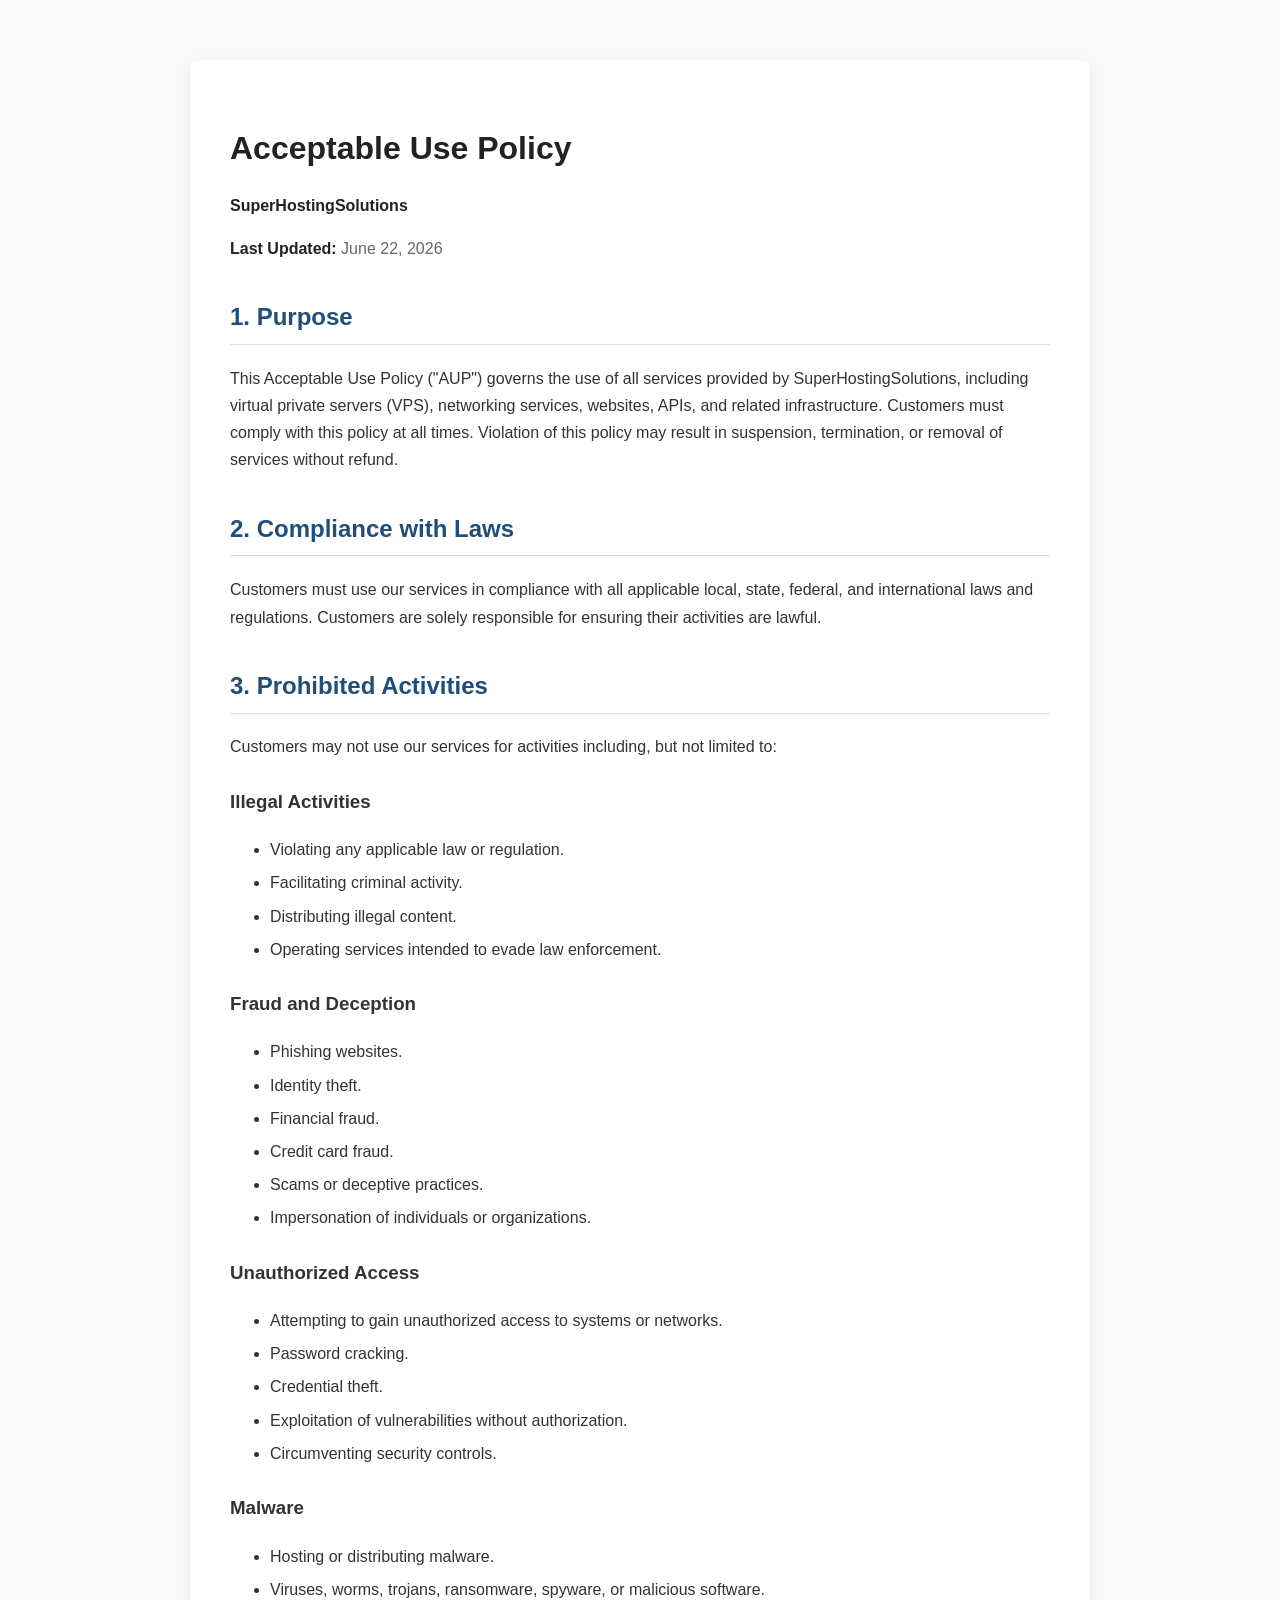
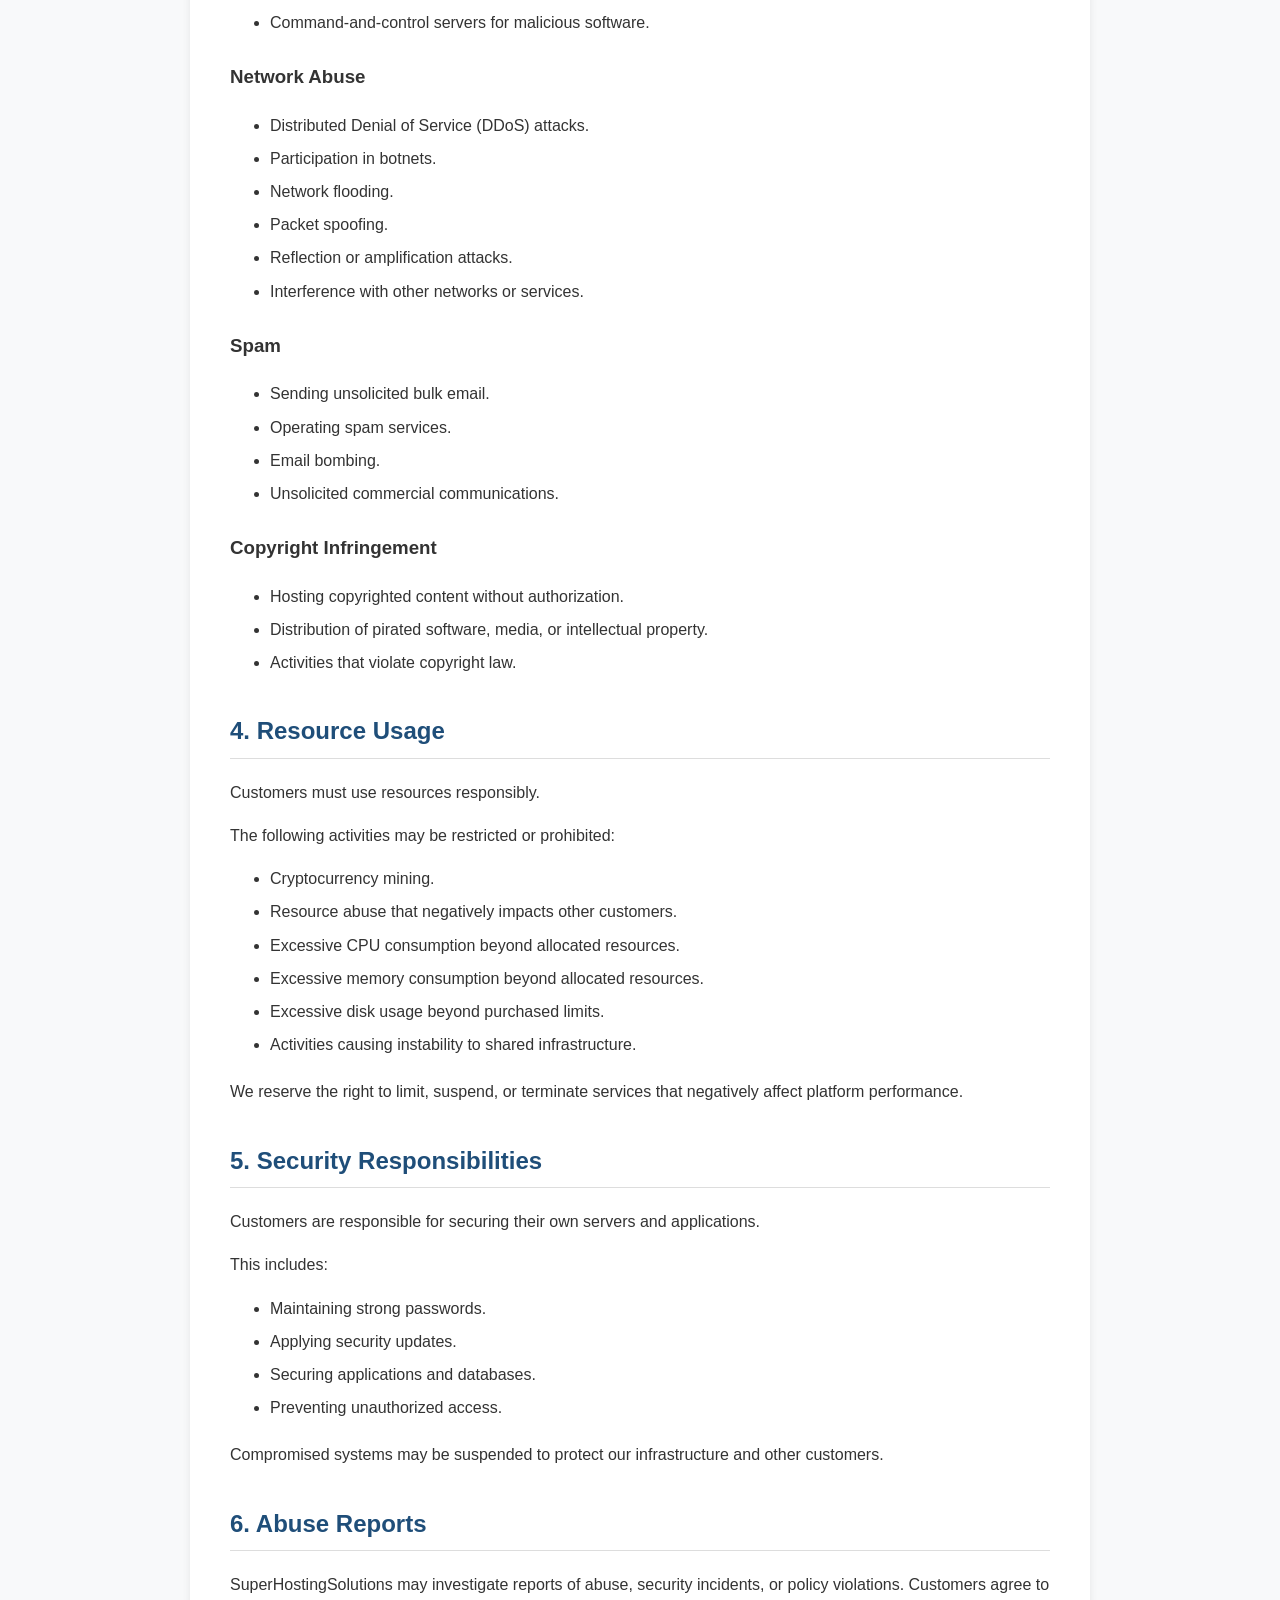
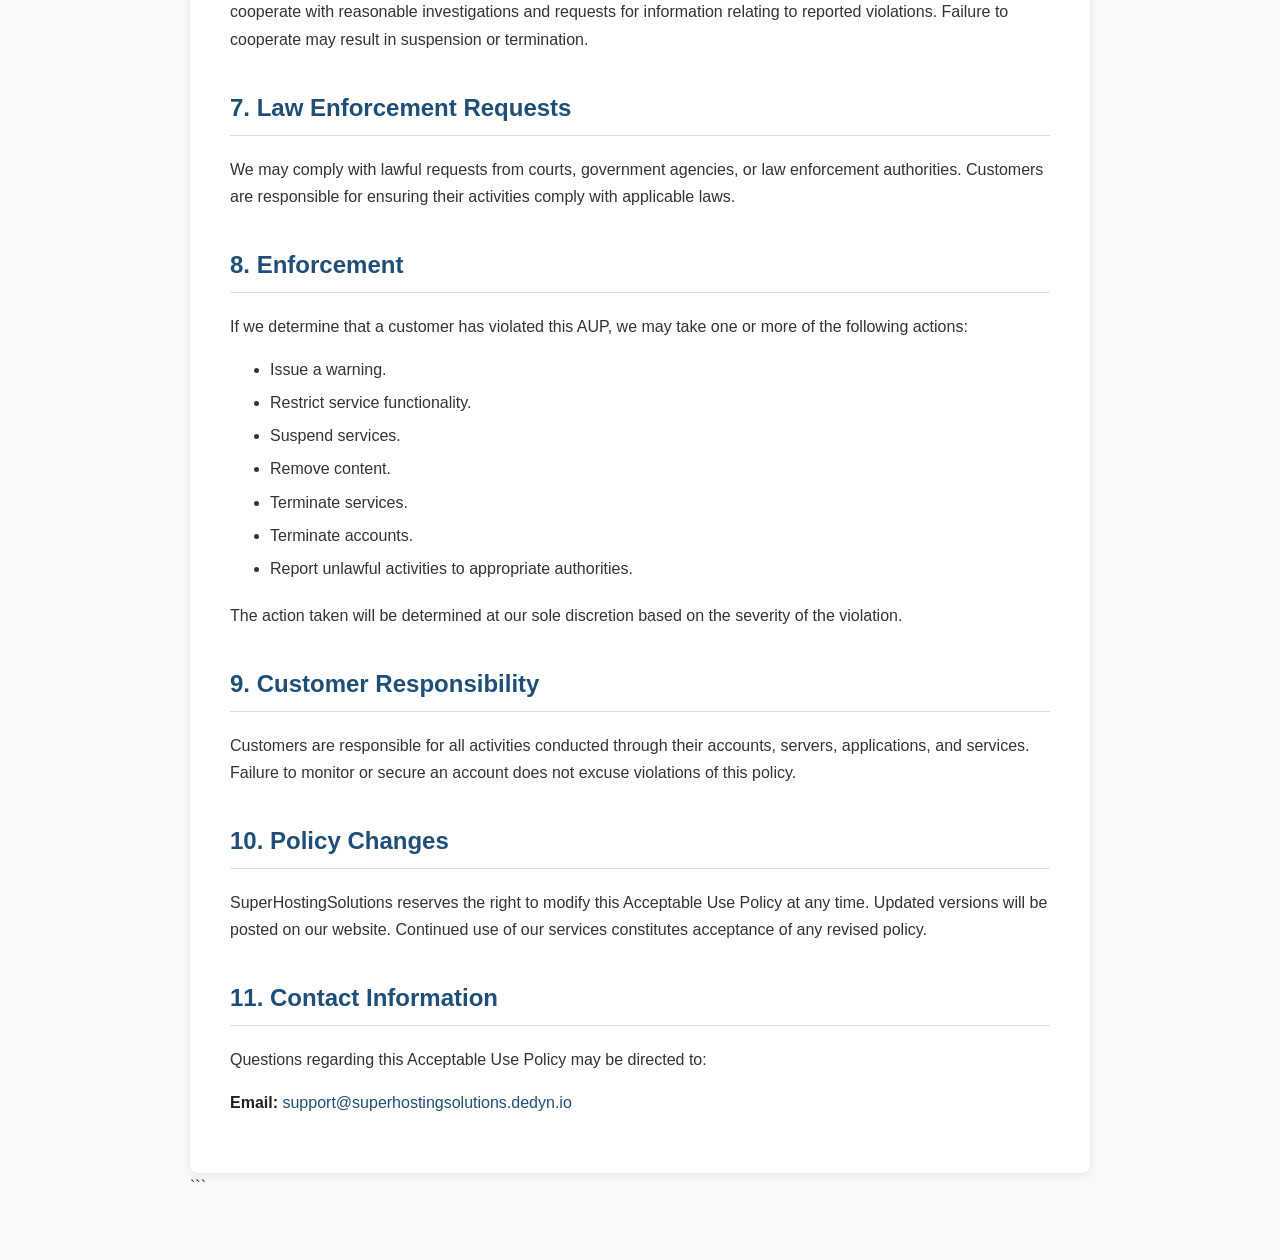
==== AUP/index.html @ 5948fc79 "Updated paths" ====
<!DOCTYPE html>
<html lang="en">
<head>
    <meta charset="UTF-8">
    <meta name="viewport" content="width=device-width, initial-scale=1.0">
    <title>Acceptable Use Policy - SuperHostingSolutions</title>
    <style>
        body {
            font-family: Arial, Helvetica, sans-serif;
            max-width: 900px;
            margin: 40px auto;
            padding: 20px;
            line-height: 1.7;
            color: #333;
            background-color: #f8f9fa;
        }

        .container {
            background: #fff;
            padding: 40px;
            border-radius: 8px;
            box-shadow: 0 2px 8px rgba(0,0,0,0.08);
        }

        h1 {
            margin-bottom: 5px;
            color: #222;
        }

        .updated {
            color: #666;
            margin-bottom: 35px;
        }

        h2 {
            margin-top: 35px;
            color: #1f4e79;
            border-bottom: 1px solid #ddd;
            padding-bottom: 6px;
        }

        h3 {
            margin-top: 25px;
            color: #333;
        }

        ul {
            margin-top: 10px;
            margin-bottom: 20px;
        }

        li {
            margin-bottom: 6px;
        }

        a {
            color: #1f4e79;
            text-decoration: none;
        }

        a:hover {
            text-decoration: underline;
        }

        strong {
            color: #222;
        }
    </style>
</head>
<body>

<div class="container">

<h1>Acceptable Use Policy</h1>

<p><strong>SuperHostingSolutions</strong></p>
<p class="updated"><strong>Last Updated:</strong> June 22, 2026</p>

<h2>1. Purpose</h2>

<p>
This Acceptable Use Policy ("AUP") governs the use of all services provided by SuperHostingSolutions, including virtual private servers (VPS), networking services, websites, APIs, and related infrastructure.
Customers must comply with this policy at all times.
Violation of this policy may result in suspension, termination, or removal of services without refund.
</p>

<h2>2. Compliance with Laws</h2>

<p>
Customers must use our services in compliance with all applicable local, state, federal, and international laws and regulations.
Customers are solely responsible for ensuring their activities are lawful.
</p>

<h2>3. Prohibited Activities</h2>

<p>Customers may not use our services for activities including, but not limited to:</p>

<h3>Illegal Activities</h3>
<ul>
    <li>Violating any applicable law or regulation.</li>
    <li>Facilitating criminal activity.</li>
    <li>Distributing illegal content.</li>
    <li>Operating services intended to evade law enforcement.</li>
</ul>

<h3>Fraud and Deception</h3>
<ul>
    <li>Phishing websites.</li>
    <li>Identity theft.</li>
    <li>Financial fraud.</li>
    <li>Credit card fraud.</li>
    <li>Scams or deceptive practices.</li>
    <li>Impersonation of individuals or organizations.</li>
</ul>

<h3>Unauthorized Access</h3>
<ul>
    <li>Attempting to gain unauthorized access to systems or networks.</li>
    <li>Password cracking.</li>
    <li>Credential theft.</li>
    <li>Exploitation of vulnerabilities without authorization.</li>
    <li>Circumventing security controls.</li>
</ul>

<h3>Malware</h3>
<ul>
    <li>Hosting or distributing malware.</li>
    <li>Viruses, worms, trojans, ransomware, spyware, or malicious software.</li>
    <li>Command-and-control servers for malicious software.</li>
</ul>

<h3>Network Abuse</h3>
<ul>
    <li>Distributed Denial of Service (DDoS) attacks.</li>
    <li>Participation in botnets.</li>
    <li>Network flooding.</li>
    <li>Packet spoofing.</li>
    <li>Reflection or amplification attacks.</li>
    <li>Interference with other networks or services.</li>
</ul>

<h3>Spam</h3>
<ul>
    <li>Sending unsolicited bulk email.</li>
    <li>Operating spam services.</li>
    <li>Email bombing.</li>
    <li>Unsolicited commercial communications.</li>
</ul>

<h3>Copyright Infringement</h3>
<ul>
    <li>Hosting copyrighted content without authorization.</li>
    <li>Distribution of pirated software, media, or intellectual property.</li>
    <li>Activities that violate copyright law.</li>
</ul>

<h2>4. Resource Usage</h2>

<p>Customers must use resources responsibly.</p>

<p>The following activities may be restricted or prohibited:</p>

<ul>
    <li>Cryptocurrency mining.</li>
    <li>Resource abuse that negatively impacts other customers.</li>
    <li>Excessive CPU consumption beyond allocated resources.</li>
    <li>Excessive memory consumption beyond allocated resources.</li>
    <li>Excessive disk usage beyond purchased limits.</li>
    <li>Activities causing instability to shared infrastructure.</li>
</ul>

<p>
We reserve the right to limit, suspend, or terminate services that negatively affect platform performance.
</p>

<h2>5. Security Responsibilities</h2>

<p>Customers are responsible for securing their own servers and applications.</p>

<p>This includes:</p>

<ul>
    <li>Maintaining strong passwords.</li>
    <li>Applying security updates.</li>
    <li>Securing applications and databases.</li>
    <li>Preventing unauthorized access.</li>
</ul>

<p>
Compromised systems may be suspended to protect our infrastructure and other customers.
</p>

<h2>6. Abuse Reports</h2>

<p>
SuperHostingSolutions may investigate reports of abuse, security incidents, or policy violations.
Customers agree to cooperate with reasonable investigations and requests for information relating to reported violations.
Failure to cooperate may result in suspension or termination.
</p>

<h2>7. Law Enforcement Requests</h2>

<p>
We may comply with lawful requests from courts, government agencies, or law enforcement authorities.
Customers are responsible for ensuring their activities comply with applicable laws.
</p>

<h2>8. Enforcement</h2>

<p>
If we determine that a customer has violated this AUP, we may take one or more of the following actions:
</p>

<ul>
    <li>Issue a warning.</li>
    <li>Restrict service functionality.</li>
    <li>Suspend services.</li>
    <li>Remove content.</li>
    <li>Terminate services.</li>
    <li>Terminate accounts.</li>
    <li>Report unlawful activities to appropriate authorities.</li>
</ul>

<p>
The action taken will be determined at our sole discretion based on the severity of the violation.
</p>

<h2>9. Customer Responsibility</h2>

<p>
Customers are responsible for all activities conducted through their accounts, servers, applications, and services.
Failure to monitor or secure an account does not excuse violations of this policy.
</p>

<h2>10. Policy Changes</h2>

<p>
SuperHostingSolutions reserves the right to modify this Acceptable Use Policy at any time.
Updated versions will be posted on our website.
Continued use of our services constitutes acceptance of any revised policy.
</p>

<h2>11. Contact Information</h2>

<p>
Questions regarding this Acceptable Use Policy may be directed to:
</p>

<p>
<strong>Email:</strong>
<a href="mailto:support@superhostingsolutions.dedyn.io">
support@superhostingsolutions.dedyn.io
</a>
</p>

</div>

</body>
</html>
```
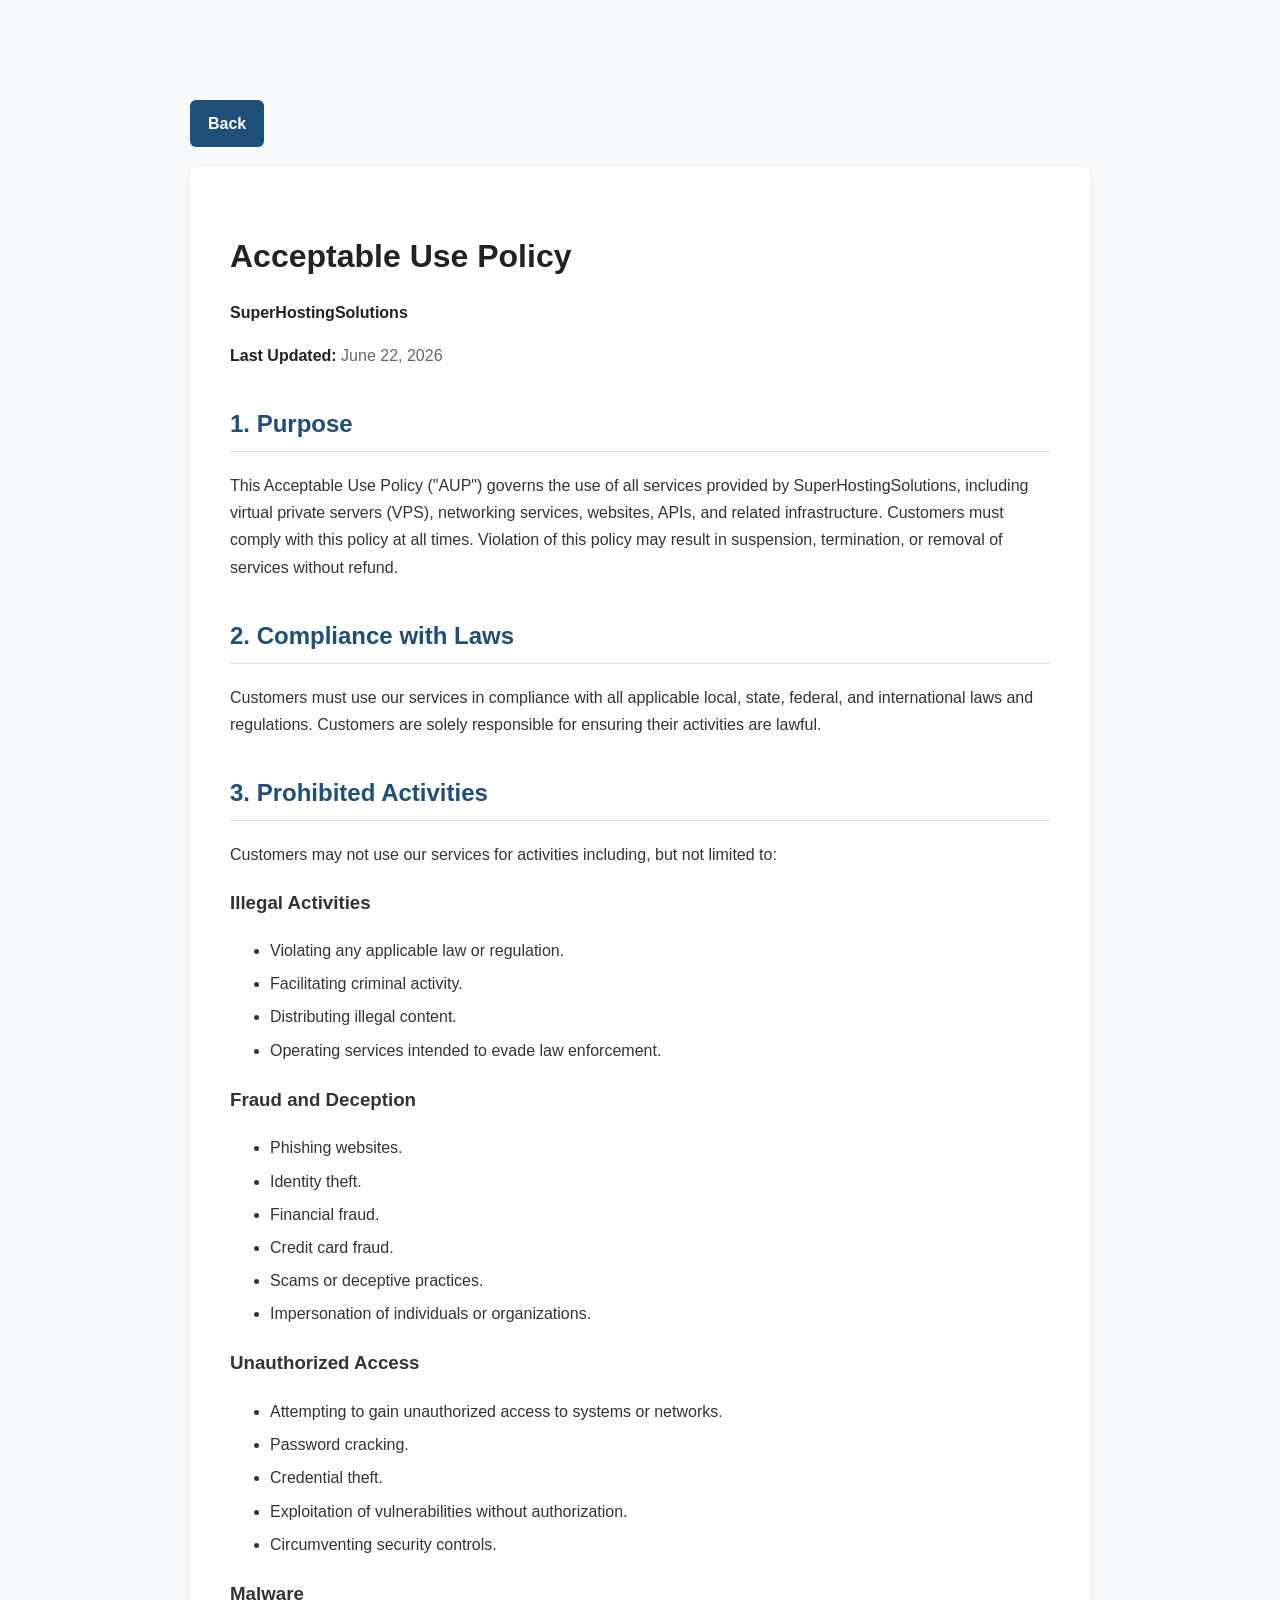
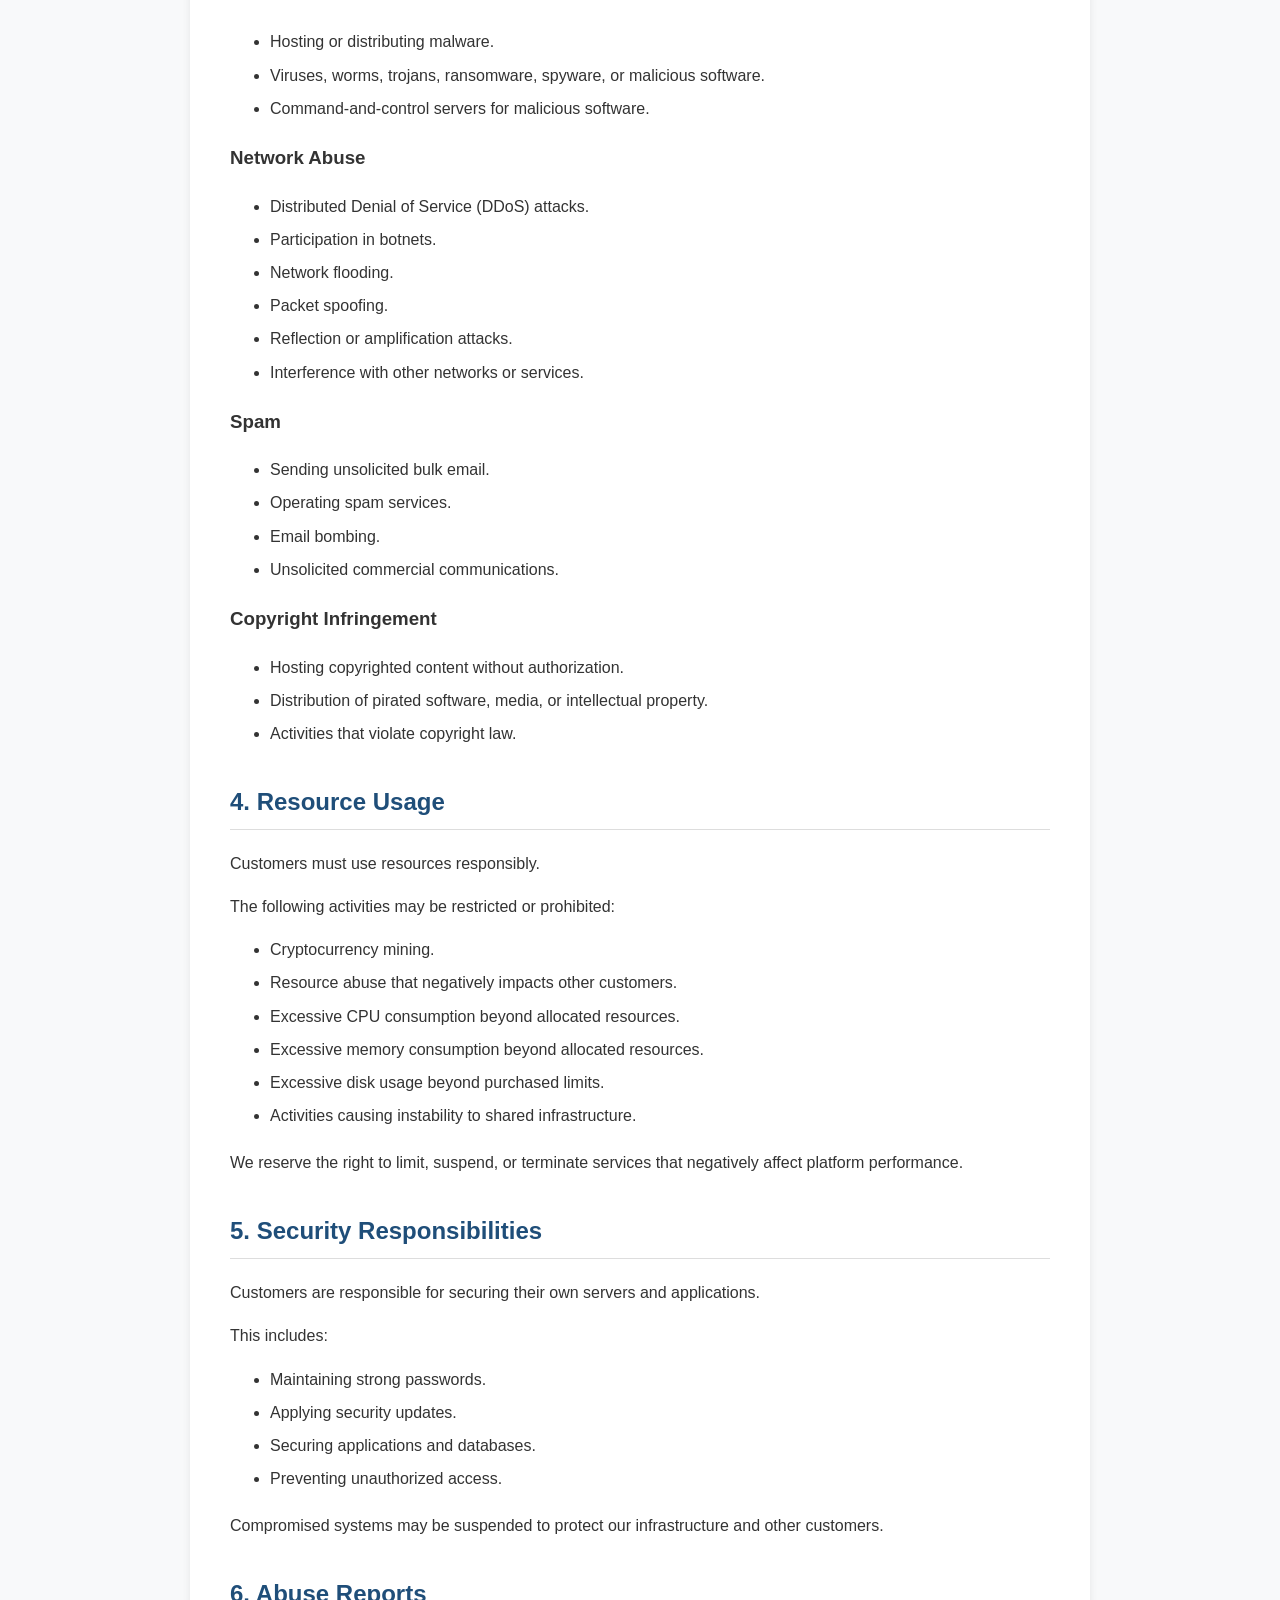
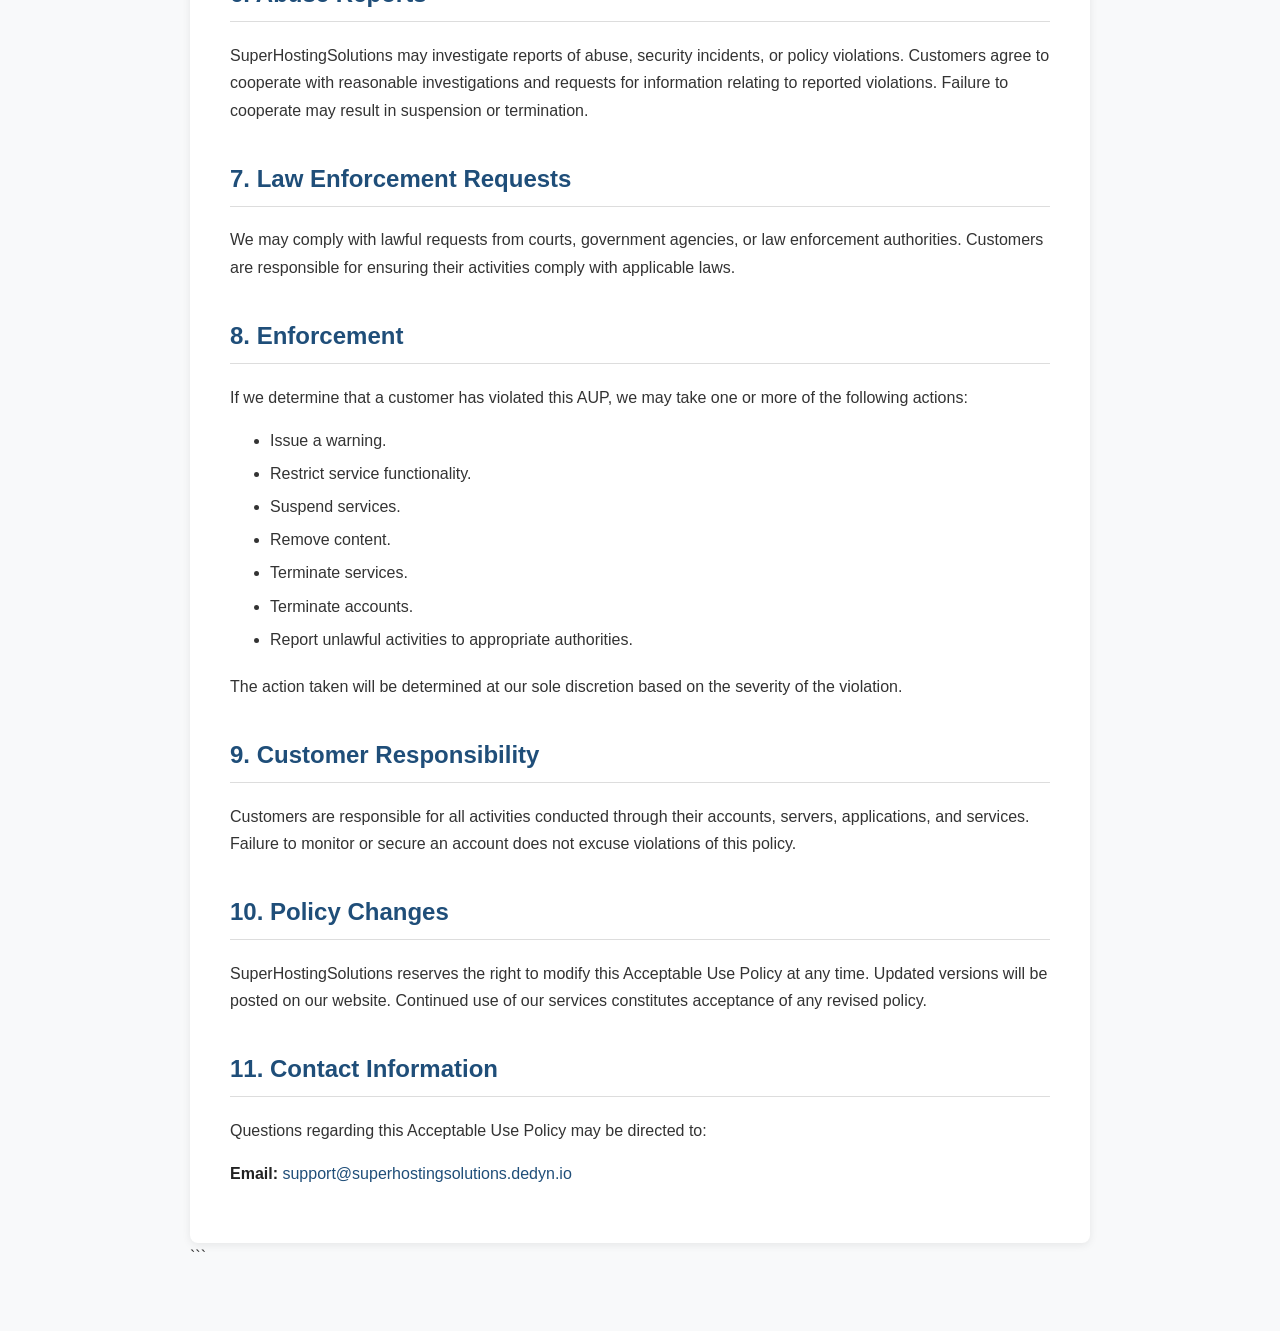
==== commit ecb4feba: "separated html from css and added back buttons" ====
--- a/AUP/index.html
+++ b/AUP/index.html
@@ -4,70 +4,11 @@
     <meta charset="UTF-8">
     <meta name="viewport" content="width=device-width, initial-scale=1.0">
     <title>Acceptable Use Policy - SuperHostingSolutions</title>
-    <style>
-        body {
-            font-family: Arial, Helvetica, sans-serif;
-            max-width: 900px;
-            margin: 40px auto;
-            padding: 20px;
-            line-height: 1.7;
-            color: #333;
-            background-color: #f8f9fa;
-        }
-
-        .container {
-            background: #fff;
-            padding: 40px;
-            border-radius: 8px;
-            box-shadow: 0 2px 8px rgba(0,0,0,0.08);
-        }
-
-        h1 {
-            margin-bottom: 5px;
-            color: #222;
-        }
-
-        .updated {
-            color: #666;
-            margin-bottom: 35px;
-        }
-
-        h2 {
-            margin-top: 35px;
-            color: #1f4e79;
-            border-bottom: 1px solid #ddd;
-            padding-bottom: 6px;
-        }
-
-        h3 {
-            margin-top: 25px;
-            color: #333;
-        }
-
-        ul {
-            margin-top: 10px;
-            margin-bottom: 20px;
-        }
-
-        li {
-            margin-bottom: 6px;
-        }
-
-        a {
-            color: #1f4e79;
-            text-decoration: none;
-        }
-
-        a:hover {
-            text-decoration: underline;
-        }
-
-        strong {
-            color: #222;
-        }
-    </style>
+    <link rel="stylesheet" href="../styles.css">
 </head>
 <body>
+
+    <a class="button" href="/">Back</a>
 
 <div class="container">
 
--- a/styles.css
+++ b/styles.css
@@ -0,0 +1,71 @@
+body {
+    font-family: Arial, Helvetica, sans-serif;
+    max-width: 900px;
+    margin: 40px auto;
+    padding: 20px;
+    line-height: 1.7;
+    color: #333;
+    background-color: #f8f9fa;
+}
+
+.container {
+    background: #fff;
+    padding: 40px;
+    border-radius: 8px;
+    box-shadow: 0 2px 8px rgba(0,0,0,0.08);
+}
+
+h1 {
+    margin-bottom: 5px;
+    color: #222;
+}
+
+.updated {
+    color: #666;
+    margin-bottom: 35px;
+}
+
+h2 {
+    margin-top: 35px;
+    color: #1f4e79;
+    border-bottom: 1px solid #ddd;
+    padding-bottom: 6px;
+}
+
+ul {
+    margin-top: 10px;
+    margin-bottom: 20px;
+}
+
+li {
+    margin-bottom: 6px;
+}
+
+a {
+    color: #1f4e79;
+    text-decoration: none;
+}
+
+a:hover {
+    text-decoration: underline;
+}
+
+strong {
+    color: #222;
+}
+
+a.button {
+    background: #1f4e79;
+    color: white;
+    text-decoration: none;
+    padding: 10px 18px;
+    border-radius: 6px;
+    font-weight: bold;
+    transition: .2s;
+    display: inline-block;
+    margin: 40px auto 20px;
+}
+
+a.button:hover {
+    background: #173a5c;
+}
